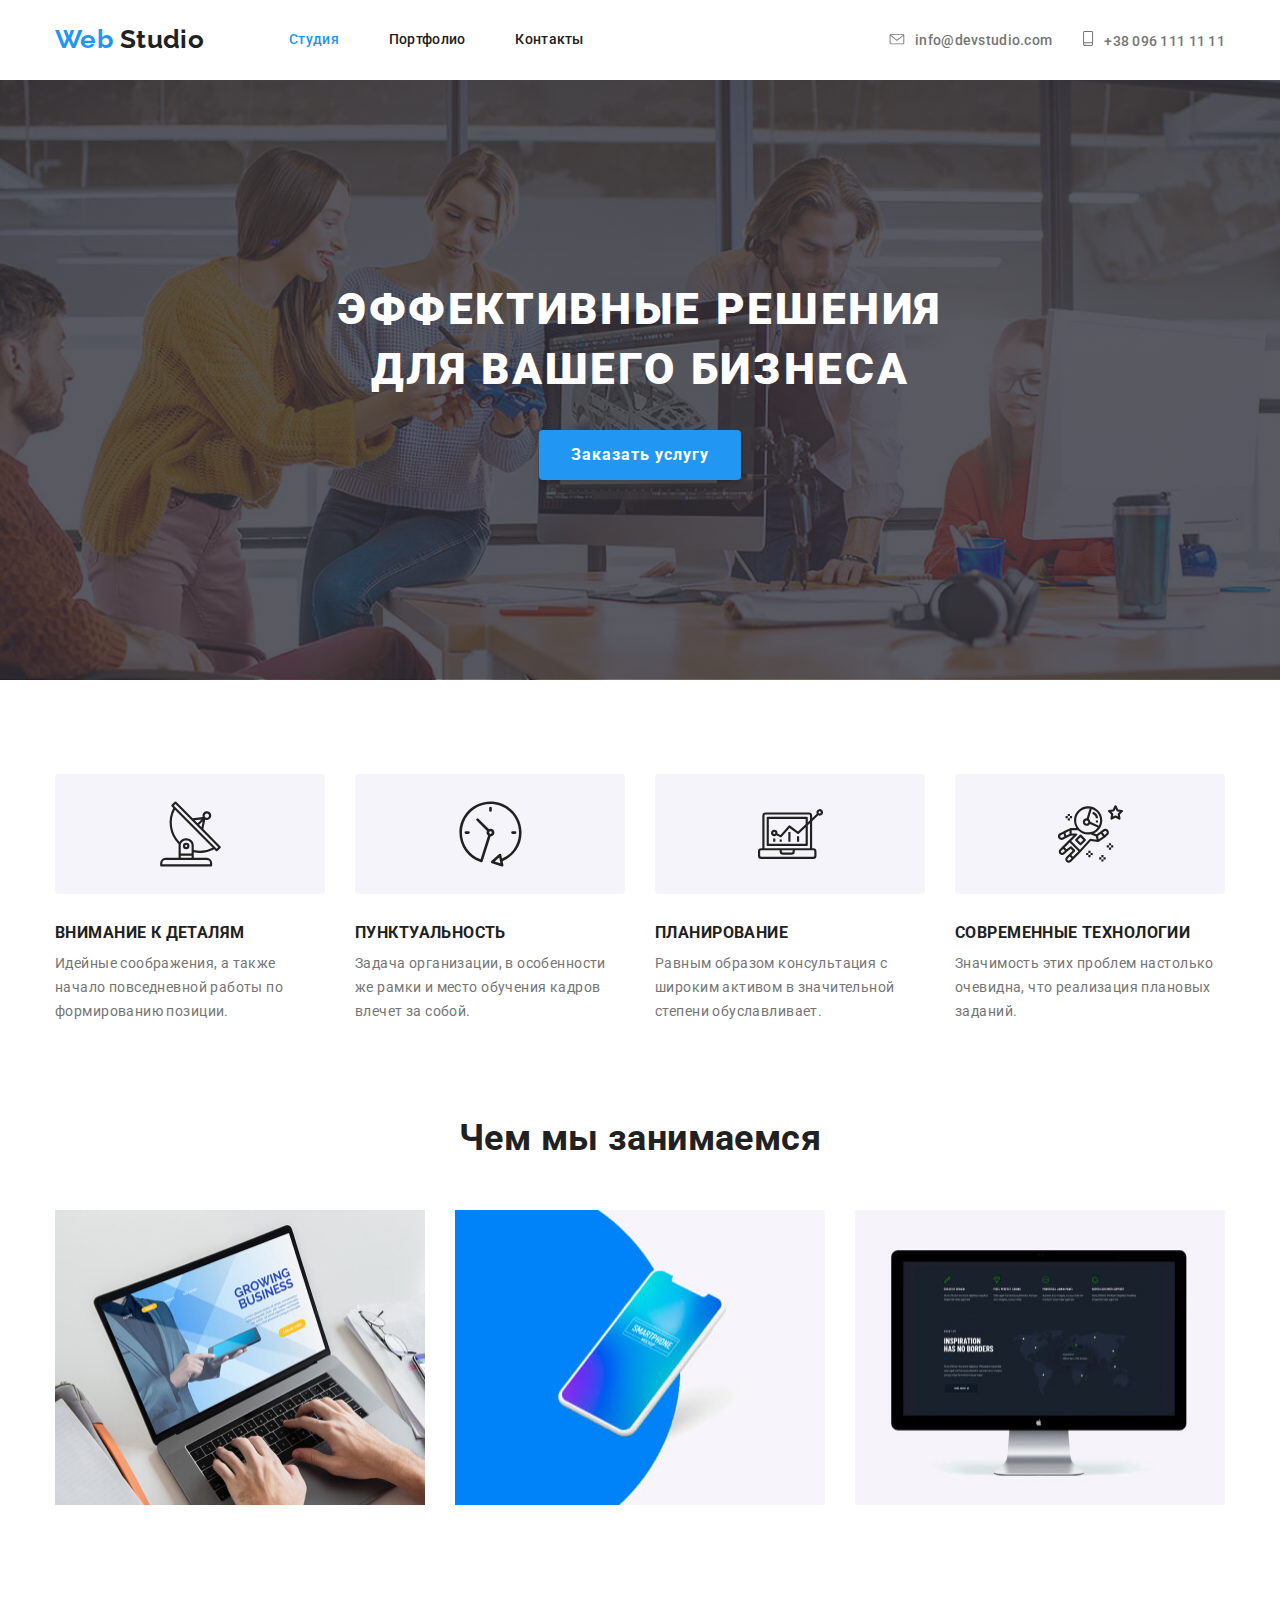
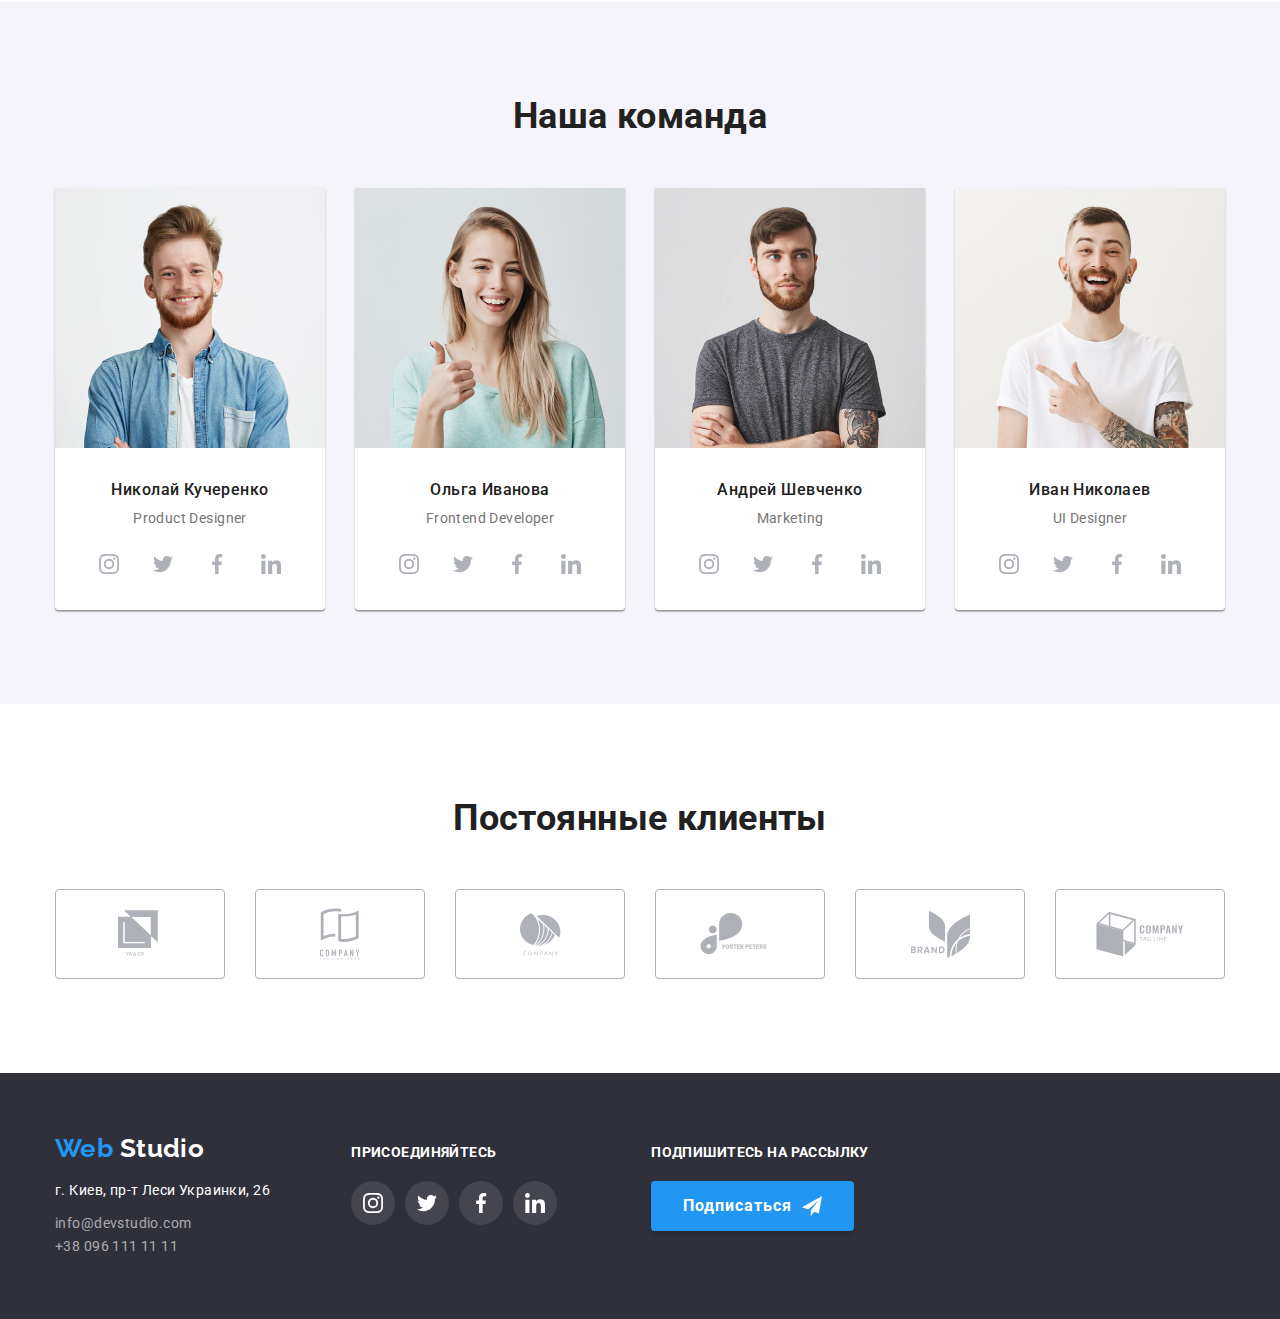
==== index.html @ 6b895d58 "Добавляет исходные файлы" ====
<!DOCTYPE html>
<html lang="ru">
  <head>
    <meta charset="UTF-8" />
    <meta name="viewport" content="width=device-width, initial-scale=1.0" />
    <link
      href="https://fonts.googleapis.com/css2?family=Raleway:wght@700&family=Roboto:wght@400;500;700;900&display=swap"
      rel="stylesheet"
    />
    <link rel="stylesheet" href="./css/normalize.css" />
    <link rel="stylesheet" href="./css/style.css" />
    <title>Web Studio</title>
  </head>
  <body>
    <!-- Шапка сайта -->
    <header class="header">
      <div class="container">
        <nav class="navigation">
          <a href="./index.html" lang="en" class="logo"
            >Web <span class="up">Studio</span></a
          >
          <ul class="site-nav list">
            <li class="site-nav-item">
              <a href="./index.html" class="link current">Студия</a>
            </li>
            <li class="site-nav-item">
              <a href="./portfolio.html" class="link">Портфолио</a>
            </li>
            <li class="site-nav-item"><a href="" class="link">Контакты</a></li>
          </ul>
        </nav>
        <ul class="contacts list">
          <li class="contacts-item">
            <a href="mailto:info@devstudio.com" class="link"
              ><svg class="contacts-icon" width="16" height="11">
                <use
                  href="./images/main-page/sprite.svg#icon-envelope"
                ></use></svg
              >info@devstudio.com</a
            >
          </li>
          <li class="contacts-item">
            <a href="tel:+380961111111" class="link"
              ><svg class="contacts-icon" width="12" height="15">
                <use
                  href="./images/main-page/sprite.svg#icon-smartphone"
                ></use></svg
              >+38 096 111 11 11</a
            >
          </li>
        </ul>
      </div>
    </header>
    <main>
      <!-- Герой -->
      <section class="hero">
        <div class="container">
          <h1 class="hero-title">Эффективные решения для вашего бизнеса</h1>
          <button class="hero-button" type="button">Заказать услугу</button>
        </div>
      </section>
      <!-- Преимущества -->
      <section class="section">
        <div class="container">
          <h2 hidden class="section-title">Наши преимущества</h2>
          <ul class="advantages list">
            <li class="advantages-list">
              <div class="advantages-image">
                <svg class="advantages-icon">
                  <use href="./images/main-page/sprite.svg#icon-antenna"></use>
                </svg>
              </div>
              <h3 class="advantages-title">Внимание к деталям</h3>
              <p class="advantages-item">
                Идейные соображения, а также начало повседневной работы по
                формированию позиции.
              </p>
            </li>
            <li class="advantages-list">
              <div class="advantages-image">
                <svg class="advantages-icon">
                  <use href="./images/main-page/sprite.svg#icon-clock"></use>
                </svg>
              </div>
              <h3 class="advantages-title">Пунктуальность</h3>
              <p class="advantages-item">
                Задача организации, в особенности же рамки и место обучения
                кадров влечет за собой.
              </p>
            </li>
            <li class="advantages-list">
              <div class="advantages-image">
                <svg class="advantages-icon">
                  <use href="./images/main-page/sprite.svg#icon-diagram"></use>
                </svg>
              </div>
              <h3 class="advantages-title">Планирование</h3>
              <p class="advantages-item">
                Равным образом консультация с широким активом в значительной
                степени обуславливает.
              </p>
            </li>
            <li class="advantages-list">
              <div class="advantages-image">
                <svg class="advantages-icon">
                  <use
                    href="./images/main-page/sprite.svg#icon-astronaut"
                  ></use>
                </svg>
              </div>
              <h3 class="advantages-title">Современные технологии</h3>
              <p class="advantages-item">
                Значимость этих проблем настолько очевидна, что реализация
                плановых заданий.
              </p>
            </li>
          </ul>
        </div>
      </section>
      <!-- Чем мы занимаемся -->
      <section class="section section-service">
        <div class="container">
          <h2 class="section-title">Чем мы занимаемся</h2>
          <ul class="service list">
            <li class="service-list">
              <img
                src="./images/main-page/laptop.jpg"
                alt="ноутбук"
                width="370"
                height="295"
              />
              <!-- <p class="service-item">Десктопные приложения</p> -->
            </li>
            <li class="service-list">
              <img
                src="./images/main-page/mobile.jpg"
                alt="мобильный телефон"
                width="370"
                height="295"
              />
              <!-- <p class="service-item">Мобильные приложения</p> -->
            </li>
            <li class="service-list">
              <img
                src="./images/main-page/computer.jpg"
                alt="экран монитора"
                width="370"
                height="295"
              />
              <!-- <p class="service-item">Дизайнерские решения</p> -->
            </li>
          </ul>
        </div>
      </section>
      <!-- Наша команда -->
      <section class="section section-team">
        <div class="container">
          <h2 class="section-title">Наша команда</h2>
          <ul class="team list">
            <li class="team-list">
              <img
                src="./images/main-page/team-1.jpg"
                alt="фото Николая Кучеренко"
                width="270"
                height="260"
              />
              <h3 class="team-name">Николай Кучеренко</h3>
              <p class="team-position">Product Designer</p>
              <ul class="social list">
                <li class="social-link">
                  <a href="" class="link" aria-label="Сссылка на Instagram"
                    ><svg class="social-icon">
                      <use
                        href="./images/main-page/sprite.svg#icon-instagram"
                      ></use>
                    </svg>
                  </a>
                </li>
                <li class="social-link">
                  <a href="" class="link" aria-label="Сссылка на Twitter"
                    ><svg class="social-icon">
                      <use
                        href="./images/main-page/sprite.svg#icon-twitter"
                      ></use>
                    </svg>
                  </a>
                </li>
                <li class="social-link">
                  <a href="" class="link" aria-label="Сссылка на Facebook"
                    ><svg class="social-icon">
                      <use
                        href="./images/main-page/sprite.svg#icon-facebook"
                      ></use>
                    </svg>
                  </a>
                </li>
                <li class="social-link">
                  <a href="" class="link" aria-label="Сссылка на LinkedIn"
                    ><svg class="social-icon">
                      <use
                        href="./images/main-page/sprite.svg#icon-linkedin"
                      ></use>
                    </svg>
                  </a>
                </li>
              </ul>
            </li>
            <li class="team-list">
              <img
                src="./images/main-page/team-2.jpg"
                alt="фото Ольга Иванова"
                width="270"
                height="260"
              />
              <h3 class="team-name">Ольга Иванова</h3>
              <p class="team-position">Frontend Developer</p>
              <ul class="social list">
                <li class="social-link">
                  <a href="" class="link" aria-label="Сссылка на Instagram"
                    ><svg class="social-icon">
                      <use
                        href="./images/main-page/sprite.svg#icon-instagram"
                      ></use>
                    </svg>
                  </a>
                </li>
                <li class="social-link">
                  <a href="" class="link" aria-label="Сссылка на Twitter"
                    ><svg class="social-icon">
                      <use
                        href="./images/main-page/sprite.svg#icon-twitter"
                      ></use>
                    </svg>
                  </a>
                </li>
                <li class="social-link">
                  <a href="" class="link" aria-label="Сссылка на Facebook"
                    ><svg class="social-icon">
                      <use
                        href="./images/main-page/sprite.svg#icon-facebook"
                      ></use>
                    </svg>
                  </a>
                </li>
                <li class="social-link">
                  <a href="" class="link" aria-label="Сссылка на LinkedIn"
                    ><svg class="social-icon">
                      <use
                        href="./images/main-page/sprite.svg#icon-linkedin"
                      ></use>
                    </svg>
                  </a>
                </li>
              </ul>
            </li>
            <li class="team-list">
              <img
                src="./images/main-page/team-3.jpg"
                alt="фото Андрей Шевченко"
                width="270"
                height="260"
              />
              <h3 class="team-name">Андрей Шевченко</h3>
              <p class="team-position">Marketing</p>
              <ul class="social list">
                <li class="social-link">
                  <a href="" class="link" aria-label="Сссылка на Instagram"
                    ><svg class="social-icon">
                      <use
                        href="./images/main-page/sprite.svg#icon-instagram"
                      ></use>
                    </svg>
                  </a>
                </li>
                <li class="social-link">
                  <a href="" class="link" aria-label="Сссылка на Twitter"
                    ><svg class="social-icon">
                      <use
                        href="./images/main-page/sprite.svg#icon-twitter"
                      ></use>
                    </svg>
                  </a>
                </li>
                <li class="social-link">
                  <a href="" class="link" aria-label="Сссылка на Facebook"
                    ><svg class="social-icon">
                      <use
                        href="./images/main-page/sprite.svg#icon-facebook"
                      ></use>
                    </svg>
                  </a>
                </li>
                <li class="social-link">
                  <a href="" class="link" aria-label="Сссылка на LinkedIn"
                    ><svg class="social-icon">
                      <use
                        href="./images/main-page/sprite.svg#icon-linkedin"
                      ></use>
                    </svg>
                  </a>
                </li>
              </ul>
            </li>
            <li class="team-list">
              <img
                src="./images/main-page/team-4.jpg"
                alt="фото Иван Николаев"
                width="270"
                height="260"
              />
              <h3 class="team-name">Иван Николаев</h3>
              <p class="team-position">UI Designer</p>
              <ul class="social list">
                <li class="social-link">
                  <a href="" class="link" aria-label="Сссылка на Instagram"
                    ><svg class="social-icon">
                      <use
                        href="./images/main-page/sprite.svg#icon-instagram"
                      ></use>
                    </svg>
                  </a>
                </li>
                <li class="social-link">
                  <a href="" class="link" aria-label="Сссылка на Twitter"
                    ><svg class="social-icon">
                      <use
                        href="./images/main-page/sprite.svg#icon-twitter"
                      ></use>
                    </svg>
                  </a>
                </li>
                <li class="social-link">
                  <a href="" class="link" aria-label="Сссылка на Facebook"
                    ><svg class="social-icon">
                      <use
                        href="./images/main-page/sprite.svg#icon-facebook"
                      ></use>
                    </svg>
                  </a>
                </li>
                <li class="social-link">
                  <a href="" class="link" aria-label="Сссылка на LinkedIn"
                    ><svg class="social-icon">
                      <use
                        href="./images/main-page/sprite.svg#icon-linkedin"
                      ></use>
                    </svg>
                  </a>
                </li>
              </ul>
            </li>
          </ul>
        </div>
      </section>
      <!-- Постоянные клиенты -->
      <section class="section">
        <div class="container">
          <h2 class="section-title">Постоянные клиенты</h2>
          <ul class="client list">
            <li class="client-list">
              <a
                class="client-list-link"
                href=""
                aria-label="Ссылка на клиент 1"
              >
                <svg class="client-icon" width="44" height="49">
                  <use
                    href="./images/main-page/sprite.svg#icon-logo1"
                  ></use></svg
              ></a>
            </li>
            <li class="client-list">
              <a
                class="client-list-link"
                href=""
                aria-label="Ссылка на клиент 2"
              >
                <svg class="client-icon" width="40" height="52">
                  <use
                    href="./images/main-page/sprite.svg#icon-logo2"
                  ></use></svg
              ></a>
            </li>
            <li class="client-list">
              <a
                class="client-list-link"
                href=""
                aria-label="Ссылка на клиент 3"
              >
                <svg class="client-icon" width="41" height="43">
                  <use
                    href="./images/main-page/sprite.svg#icon-logo3"
                  ></use></svg
              ></a>
            </li>
            <li class="client-list">
              <a
                class="client-list-link"
                href=""
                aria-label="Ссылка на клиент 4"
              >
                <svg class="client-icon" width="80" height="42">
                  <use
                    href="./images/main-page/sprite.svg#icon-logo4"
                  ></use></svg
              ></a>
            </li>
            <li class="client-list">
              <a
                class="client-list-link"
                href=""
                aria-label="Ссылка на клиент 5"
                ><svg class="client-icon" width="59" height="47">
                  <use
                    href="./images/main-page/sprite.svg#icon-logo5"
                  ></use></svg
              ></a>
            </li>
            <li class="client-list">
              <a
                class="client-list-link"
                href=""
                aria-label="Ссылка на клиент 6"
                ><svg class="client-icon" width="88" height="45">
                  <use
                    href="./images/main-page/sprite.svg#icon-logo6"
                  ></use></svg
              ></a>
            </li>
          </ul>
        </div>
      </section>
    </main>
    <footer class="footer">
      <div class="container">
        <div class="footer-address">
          <a href="./index.html" lang="en" class="logo"
            >Web <span class="down">Studio</span></a
          >
          <address class="address">
            <p>г. Киев, пр-т Леси Украинки, 26</p>
            <a href="mailto:info@devstudio.com">info@devstudio.com</a><br />
            <a href="tel:+380961111111">+38 096 111 11 11</a>
          </address>
        </div>
        <div class="footer-join-us">
          <b class="join-us">Присоединяйтесь</b>
          <ul class="social list">
            <li class="social-link">
              <a href="" class="link" aria-label="Сссылка на Instagram"
                ><svg class="social-icon">
                  <use
                    href="./images/main-page/sprite.svg#icon-instagram"
                  ></use>
                </svg>
              </a>
            </li>
            <li class="social-link">
              <a href="" class="link" aria-label="Сссылка на Twitter"
                ><svg class="social-icon">
                  <use href="./images/main-page/sprite.svg#icon-twitter"></use>
                </svg>
              </a>
            </li>
            <li class="social-link">
              <a href="" class="link" aria-label="Сссылка на Facebook"
                ><svg class="social-icon">
                  <use href="./images/main-page/sprite.svg#icon-facebook"></use>
                </svg>
              </a>
            </li>
            <li class="social-link">
              <a href="" class="link" aria-label="Сссылка на LinkedIn"
                ><svg class="social-icon">
                  <use href="./images/main-page/sprite.svg#icon-linkedin"></use>
                </svg>
              </a>
            </li>
          </ul>
        </div>
        <div class="footer-sign-us">
          <b class="join-us">Подпишитесь на рассылку</b>
          <button class="footer-button" type="button">
            Подписаться<svg class="footer-icon-send">
              <use
                href="./images/main-page/sprite.svg#icon-icon-send"
              ></use></svg
            ><svg class="footer-icon-twitter">
              <use href="./images/main-page/sprite.svg#icon-twitter"></use>
            </svg>
          </button>
        </div>
      </div>
    </footer>
  </body>
</html>
---- css/style.css ----
:root {
  --primary-title-color: #212121;
  --grey-text-color: #757575;
  --white-text-color: #ffffff;
  --accent-text-color: #2196f3;
}
html {
  box-sizing: border-box;
}

*,
*::before,
*::after {
  box-sizing: inherit;
}

.container {
  width: 1200px;
  padding-left: 15px;
  padding-right: 15px;
  margin-left: auto;
  margin-right: auto;
}
body {
  background-color: #ffffff;
  color: var(--primary-title-color);
  font-family: "Roboto", sans-serif;
  letter-spacing: 0.03em;
  font-weight: 400;
  font-size: 14px;
}
/* логотип */
.logo {
  color: var(--accent-text-color);
  text-decoration: none;
  font-family: "Raleway", sans-serif;
  font-weight: 700;
  font-size: 26px;
  line-height: 1.2;
}
.logo .up {
  margin-right: 85px;
  color: var(--primary-title-color);
}
.logo .down {
  color: #ffffff;
  margin-right: 147px;
  margin-bottom: 20px;
}
.list {
  list-style: none;
  padding: 0;
  margin: 0;
}

/* site-nav */
.site-nav {
  display: flex;
}

.site-nav-item:not(:last-child) {
  margin-right: 50px;
}

.navigation {
  display: flex;
  align-items: center;
}

.contacts {
  display: flex;
  align-items: center;
}

.contacts .link {
  color: var(--grey-text-color);
  text-decoration: none;
  font-family: Roboto;
  font-weight: 500;
  line-height: 1.14;
  letter-spacing: 0.02em;
}

.contacts-item .link:hover,
.contacts-item .link:focus {
  color: var(--accent-text-color);
}
.contacts-item .link:hover,
.contacts-item .link:focus .contacts-icon {
  fill: var(--accent-text-color);
}

.contacts-icon {
  margin-right: 10px;
  fill: currentColor;
}

.contacts-item:not(:last-child) {
  margin-right: 30px;
}

.header .container {
  display: flex;
  justify-content: space-between;
}

.site-nav .link {
  display: block;
  padding-top: 32px;
  padding-bottom: 32px;
  color: inherit;
  text-decoration: none;
  font-family: Roboto;
  font-weight: 500;
  line-height: 1.14;
  letter-spacing: 0.02em;
}
.site-nav .link:hover,
.site-nav .link:focus {
  color: var(--accent-text-color);
}
.site-nav .link.current {
  color: var(--accent-text-color);
}

/* герой */
.hero-title {
  margin-top: 0;
  margin-right: auto;
  margin-bottom: 30px;
  margin-left: auto;
  width: 696px;

  color: var(--white-text-color);
  font-weight: 900;
  font-size: 44px;
  line-height: 1.36;

  letter-spacing: 0.06em;
  text-transform: uppercase;
}
.hero {
  max-width: 1600px;
  background-position: center;
  background-repeat: no-repeat;
  background-image: linear-gradient(
      rgba(47, 48, 58, 0.8),
      rgba(47, 48, 58, 0.8)
    ),
    url(../images/main-page/Header.jpg);
  padding-top: 200px;
  padding-bottom: 200px;
  margin-right: auto;
  margin-left: auto;
  text-align: center;
}

.hero-button {
  padding-top: 10px;
  padding-right: 32px;
  padding-bottom: 10px;
  padding-left: 32px;
  border-radius: 4px;
  min-width: 200px;
  box-shadow: 0px 4px 4px rgba(0, 0, 0, 0.15);
  border: transparent;
  color: var(--white-text-color);
  background-color: var(--accent-text-color);
  font-family: "Roboto", sans-serif;
  font-weight: 700;
  font-size: 16px;
  line-height: 1.87;
  text-align: center;
  letter-spacing: 0.06em;
}
.section {
  padding-top: 94px;
  padding-bottom: 94px;
}
.section-title {
  margin-top: 0;
  margin-bottom: 50px;
  font-weight: 700;
  font-size: 36px;
  line-height: 1.16;
  text-align: center;
}

/* преимущества */

.advantages .advantages-item {
  color: var(--grey-text-color);
  line-height: 1.71;
}
.advantages-title {
  margin-top: 30px;
  margin-bottom: 10px;
  font-weight: 700;
  line-height: 1.14;
  text-transform: uppercase;
}
.advantages {
  display: flex;
  justify-content: space-between;
}

.advantages-item {
  margin: 0;
}

.advantages-icon {
  display: block;
  fill: currentColor;
  width: 65px;
  height: 70px;
}

.advantages-image {
  display: flex;
  justify-content: center;
  align-items: center;
  background-color: #f5f4fa;
  width: 270px;
  height: 120px;
  border-radius: 4px;
}

.advantages-list:not(:last-child) {
  margin-right: 30px;
}

/* чем мы занимаемся */

.section-service {
  padding-top: 0;
}

.service {
  display: flex;
  justify-content: center;
}

.service-list:not(:last-child) {
  margin-right: 30px;
}
.service .service-item {
  margin: 0;
  color: var(--white-text-color);
  background-color: rgba(47, 48, 58, 0.8);
  font-weight: 700;
  line-height: 1.14;
  text-align: center;
  text-transform: uppercase;
}

/* наша команда */

.team {
  display: flex;
  justify-content: center;
}

.team-list:not(:last-child) {
  margin-right: 30px;
}
.team-list {
  text-align: center;
  width: 270px;
  background: #ffffff;
  box-shadow: 0px 2px 1px rgba(0, 0, 0, 0.2), 0px 1px 1px rgba(0, 0, 0, 0.14),
    0px 1px 3px rgba(0, 0, 0, 0.12);
  border-radius: 0px 0px 4px 4px;
}
.section-team {
  background-color: #f5f4fa;
}
.team .team-position {
  margin-top: 0in;
  margin-bottom: 16px;
  color: var(--grey-text-color);
}
.team-name {
  font-weight: 500;
  font-size: 16px;
  line-height: 1.18;
  margin-top: 30px;
  margin-bottom: 10px;
}

.social {
  display: flex;
  justify-content: center;
  margin-bottom: 24px;
}
.social-link:not(:last-child) {
  margin-right: 10px;
}
.social-icon {
  fill: #afb1b8;
  width: 20px;
  height: 20px;
}
.social-link .link {
  display: flex;
  justify-content: center;
  align-items: center;
  background-color: #ffffff;
  width: 44px;
  height: 44px;
  border-radius: 50%;
}
.social-link .link:hover,
.social-link .link:focus {
  background-color: var(--accent-text-color);
}
.social-link .link:hover .social-icon,
.social-link .link:focus .social-icon {
  fill: var(--white-text-color);
}
/* постоянные клиенты */

.client {
  display: flex;
  justify-content: center;
  align-content: center;
}
.client-list:not(:last-child) {
  margin-right: 30px;
}
.client-list-link {
  display: flex;
  justify-content: center;
  align-items: center;
  width: 170px;
  height: 90px;
  border: 1px solid #afb1b8;
  border-radius: 4px;
}
.client-icon {
  fill: #afb1b8;
}
.client-list-link:hover,
.client-list-link:focus {
  border-color: var(--accent-text-color);
}
.client-list-link:hover .client-icon,
.client-list-link:focus .client-icon {
  fill: var(--accent-text-color);
}
/* футер*/

.footer .container {
  display: flex;
  align-items: baseline;
  padding-top: 60px;
  padding-bottom: 60px;
}

.address p {
  margin-bottom: 9px;

  color: var(--white-text-color);
  line-height: 1.71;
  font-style: normal;
}
.address a {
  text-decoration: none;
  color: rgba(255, 255, 255, 0.6);
  line-height: 1.71;
  font-style: normal;
}
.address a:not(:last-child) {
  margin-bottom: 9px;
}

.footer .link {
  background-color: rgba(255, 255, 255, 0.1);
}
.footer .social-icon {
  fill: var(--white-text-color);
}
footer {
  background-color: #2f303a;
}

.footer-join-us {
  margin-right: 94px;
}

.join-us {
  display: block;
  margin-bottom: 20px;

  color: var(--white-text-color);
  font-weight: 700;
  line-height: 1.14;
  text-transform: uppercase;
}

.footer-button {
  cursor: pointer;
  overflow: hidden;
  display: flex;
  position: relative;
  align-items: center;
  padding-top: 10px;
  padding-right: 32px;
  padding-bottom: 10px;
  padding-left: 32px;
  border-radius: 4px;
  min-width: 200px;
  box-shadow: 0px 4px 4px rgba(0, 0, 0, 0.15);
  border: transparent;
  color: var(--white-text-color);
  background-color: var(--accent-text-color);
  font-family: "Roboto", sans-serif;
  font-weight: 700;
  font-size: 16px;
  line-height: 1.87;
  text-align: center;
  letter-spacing: 0.06em;
  transition: background-color 500ms linear, color 500ms ease-in;
}
.footer-button:hover {
  background-color: teal;
  color: red;
}

.footer-icon-send {
  margin-left: 10px;
  width: 20px;
  height: 20px;
  fill: #ffffff;
  transition: fill 500ms linear, transform 500ms linear;
}
.footer-button:hover .footer-icon-send {
  fill: red;
  transform: translateY(-40px);
}
.footer-icon-twitter {
  position: absolute;
  right: 32px;
  margin-left: 10px;
  width: 24px;
  height: 24px;
  fill: #ffffff;

  transform: translateY(40px);
  transition: transform 500ms linear;
}
.footer-button:hover .footer-icon-twitter {
  fill: red;
  transform: translateY(0);
}
/* портфолио */

.filters {
  text-align: center;
  margin-bottom: 50px;
}

.portfolio {
  display: flex;
  flex-wrap: wrap;
}

.portfolio-item {
  margin-right: 30px;
  margin-bottom: 30px;

  width: 370px;
  background: #ffffff;
  border: 1px solid #eeeeee;
}

.portfolio-item:hover {
  box-shadow: 1px 4px 6px rgba(0, 0, 0, 0.16), 0px 4px 4px rgba(0, 0, 0, 0.06),
    0px 1px 1px rgba(0, 0, 0, 0.12);
}

.portfolio-item:nth-child(3n) {
  margin-right: 0;
}

.portfolio-item:nth-last-child(-n + 3) {
  margin-bottom: 0;
}

.portfolio-button {
  padding-top: 6px;
  padding-right: 22px;
  padding-bottom: 6px;
  padding-left: 22px;

  font-family: Roboto;
  font-style: normal;
  font-weight: 500;
  font-size: 16px;
  line-height: 1.62;
  text-align: center;
  letter-spacing: 0.03em;

  color: var(--primary-title-color);
  background-color: #f5f4fa;
  border-radius: 4px;
  border: none;
}
.portfolio-button:not(:last-child) {
  margin-right: 8px;
}
.portfolio-button:hover,
.portfolio-button:focus {
  background-color: var(--accent-text-color);
  color: var(--white-text-color);
  border-radius: 4px;
  box-shadow: 0px 2px 2px rgba(0, 0, 0, 0.12), 0px 1px 2px rgba(0, 0, 0, 0.08),
    0px 3px 1px rgba(0, 0, 0, 0.1);
}
.portfolio a {
  text-decoration: none;
}
.portfolio-title {
  margin-top: 20px;
  margin-right: 24px;
  margin-bottom: 4px;
  margin-left: 24px;

  font-weight: 700;
  font-size: 18px;
  line-height: 2;
  letter-spacing: 0.06em;
  color: var(--primary-title-color);
}
.portfolio-project {
  margin-top: 0;
  margin-right: 24px;
  margin-bottom: 20px;
  margin-left: 24px;

  font-size: 16px;
  line-height: 1.87;
  color: var(--grey-text-color);
}
.portfolio-description {
  font-size: 18px;
  line-height: 1.56;
  color: var(--white-text-color);
  background-color: rgba(33, 150, 243, 0.9);
}
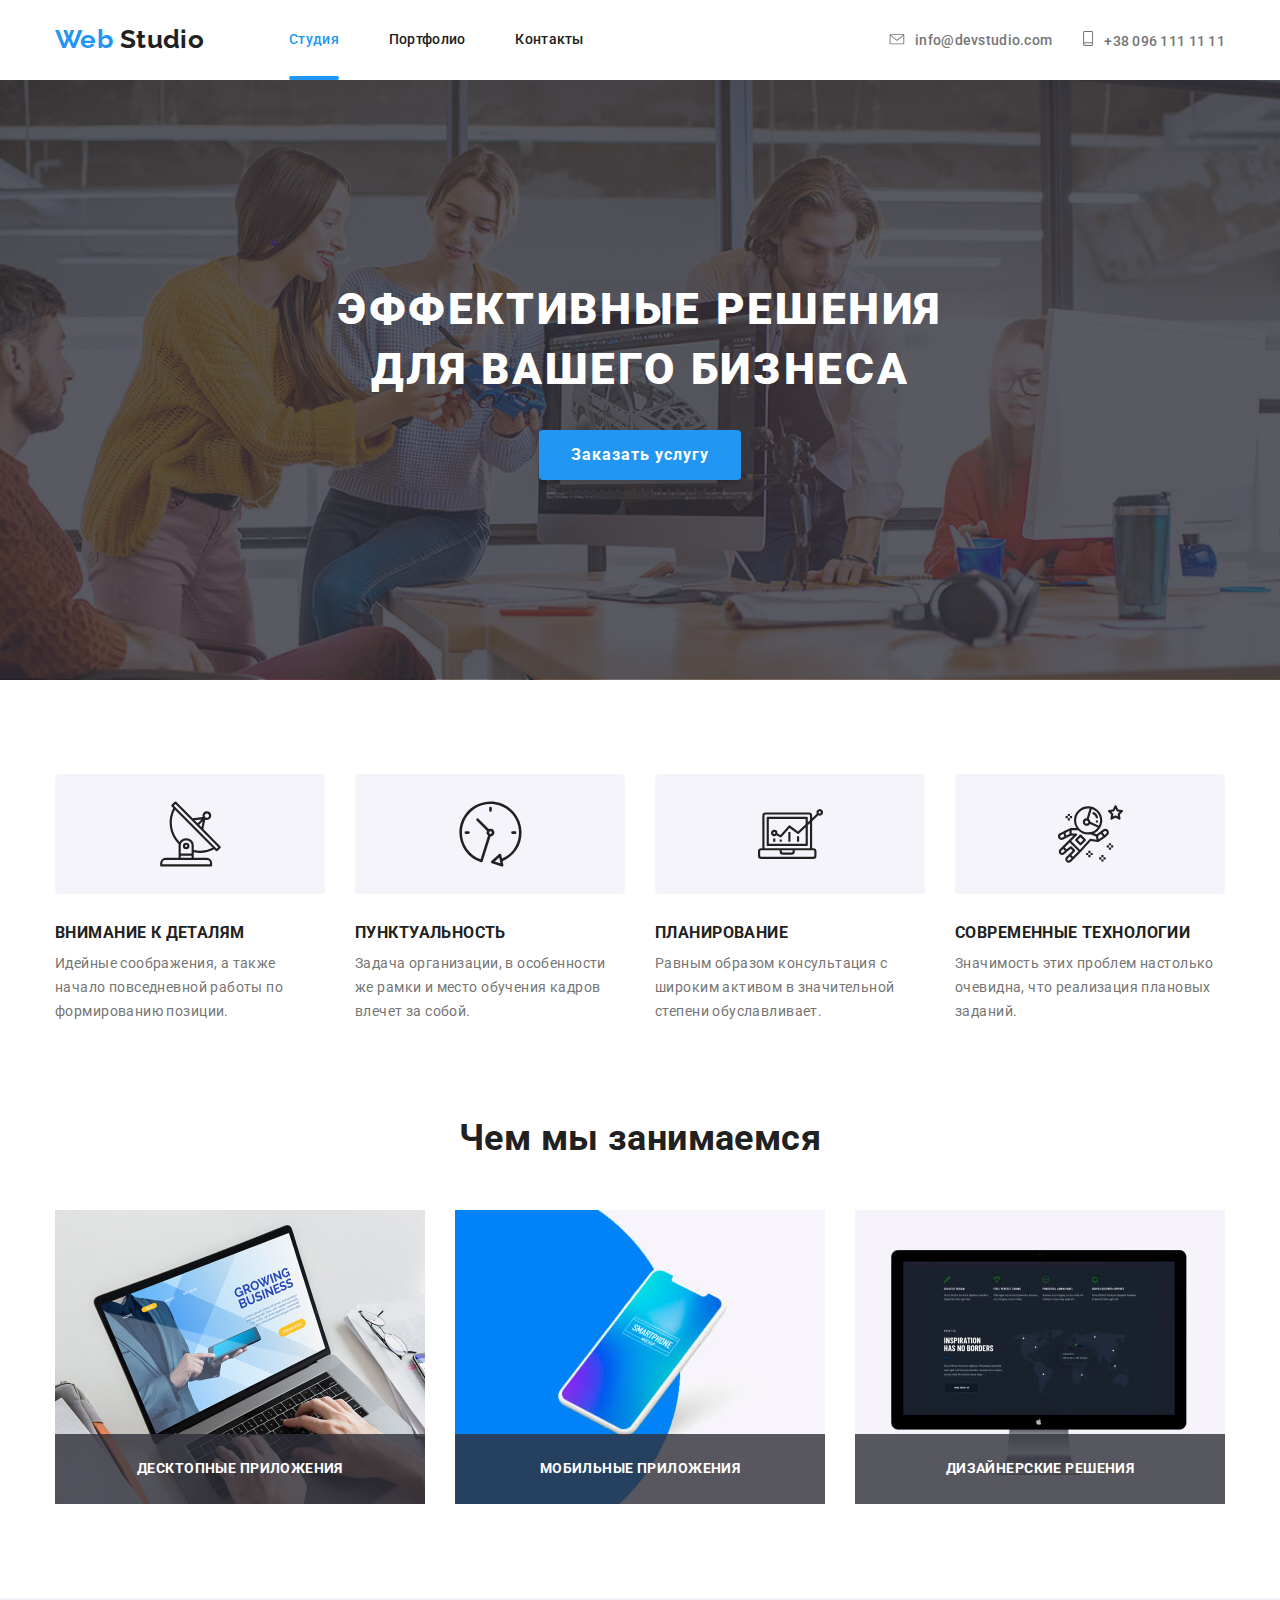
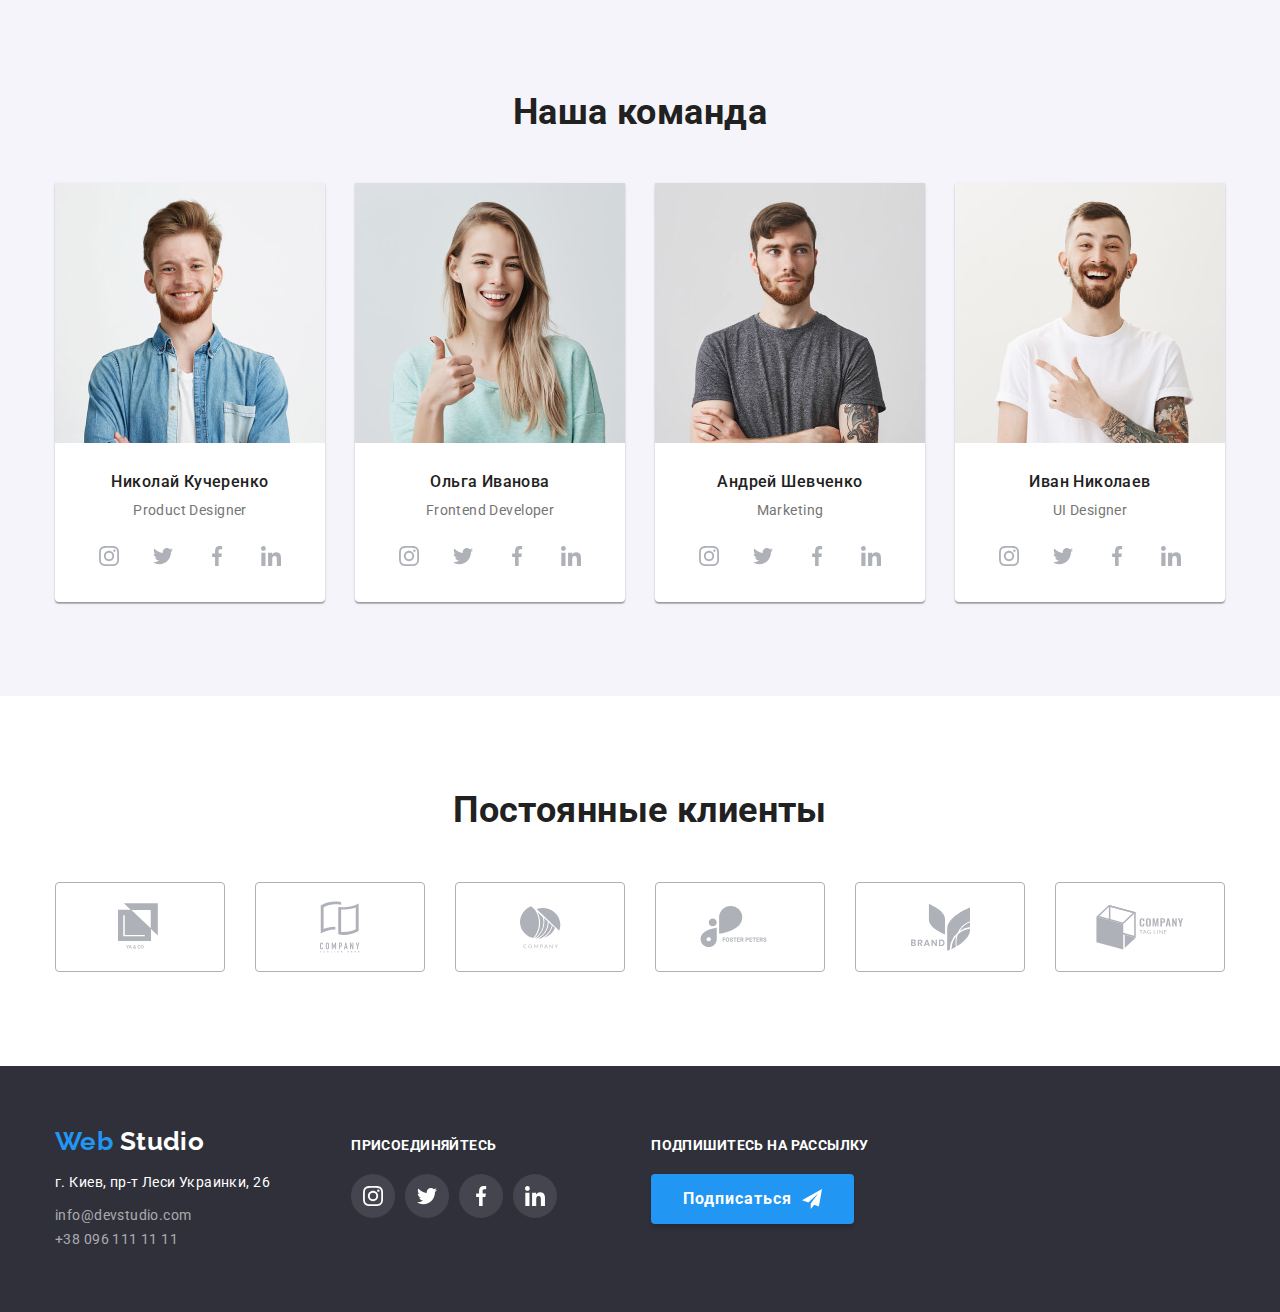
==== commit 8613c77b: "Добавляет подчёркивание текущей ссылки и позиционирование поверх изображения" ====
--- a/index.html
+++ b/index.html
@@ -123,31 +123,37 @@
           <h2 class="section-title">Чем мы занимаемся</h2>
           <ul class="service list">
             <li class="service-list">
-              <img
-                src="./images/main-page/laptop.jpg"
-                alt="ноутбук"
-                width="370"
-                height="295"
-              />
-              <!-- <p class="service-item">Десктопные приложения</p> -->
+              <div class="service-card-wrapper">
+                <img
+                  src="./images/main-page/laptop.jpg"
+                  alt="ноутбук"
+                  width="370"
+                  height="295"
+                />
+                <p class="service-item">Десктопные приложения</p>
+              </div>
             </li>
             <li class="service-list">
-              <img
-                src="./images/main-page/mobile.jpg"
-                alt="мобильный телефон"
-                width="370"
-                height="295"
-              />
-              <!-- <p class="service-item">Мобильные приложения</p> -->
+              <div class="service-card-wrapper">
+                <img
+                  src="./images/main-page/mobile.jpg"
+                  alt="мобильный телефон"
+                  width="370"
+                  height="295"
+                />
+                <p class="service-item">Мобильные приложения</p>
+              </div>
             </li>
             <li class="service-list">
-              <img
-                src="./images/main-page/computer.jpg"
-                alt="экран монитора"
-                width="370"
-                height="295"
-              />
-              <!-- <p class="service-item">Дизайнерские решения</p> -->
+              <div class="service-card-wrapper">
+                <img
+                  src="./images/main-page/computer.jpg"
+                  alt="экран монитора"
+                  width="370"
+                  height="295"
+                />
+                <p class="service-item">Дизайнерские решения</p>
+              </div>
             </li>
           </ul>
         </div>
--- a/css/style.css
+++ b/css/style.css
@@ -12,6 +12,11 @@
 *::before,
 *::after {
   box-sizing: inherit;
+}
+img {
+  display: block;
+  max-width: 100%;
+  height: auto;
 }
 
 .container {
@@ -54,6 +59,15 @@
 }
 
 /* site-nav */
+.navigation {
+  display: flex;
+  align-items: center;
+}
+.header .container {
+  display: flex;
+  justify-content: space-between;
+}
+
 .site-nav {
   display: flex;
 }
@@ -62,9 +76,46 @@
   margin-right: 50px;
 }
 
-.navigation {
-  display: flex;
-  align-items: center;
+.site-nav .link {
+  position: relative;
+  display: block;
+
+  padding-top: 32px;
+  padding-bottom: 32px;
+
+  color: inherit;
+  text-decoration: none;
+  font-family: Roboto;
+  font-weight: 500;
+  line-height: 1.14;
+  letter-spacing: 0.02em;
+  transition: color 250ms cubic-bezier(0.4, 0, 0.2, 1);
+}
+
+.site-nav .link::after {
+  position: absolute;
+  left: 0;
+  bottom: 0;
+  display: inline-block;
+  content: "";
+
+  width: 100%;
+  height: 4px;
+
+  background-color: var(--accent-text-color);
+  border-radius: 2px;
+  opacity: 0;
+}
+
+.site-nav .link:hover,
+.site-nav .link:focus {
+  color: var(--accent-text-color);
+}
+.site-nav .link.current {
+  color: var(--accent-text-color);
+}
+.site-nav .link.current::after {
+  opacity: 1;
 }
 
 .contacts {
@@ -79,6 +130,7 @@
   font-weight: 500;
   line-height: 1.14;
   letter-spacing: 0.02em;
+  transition: color 250ms cubic-bezier(0.4, 0, 0.2, 1);
 }
 
 .contacts-item .link:hover,
@@ -93,34 +145,11 @@
 .contacts-icon {
   margin-right: 10px;
   fill: currentColor;
+  transition: fill 250ms cubic-bezier(0.4, 0, 0.2, 1);
 }
 
 .contacts-item:not(:last-child) {
   margin-right: 30px;
-}
-
-.header .container {
-  display: flex;
-  justify-content: space-between;
-}
-
-.site-nav .link {
-  display: block;
-  padding-top: 32px;
-  padding-bottom: 32px;
-  color: inherit;
-  text-decoration: none;
-  font-family: Roboto;
-  font-weight: 500;
-  line-height: 1.14;
-  letter-spacing: 0.02em;
-}
-.site-nav .link:hover,
-.site-nav .link:focus {
-  color: var(--accent-text-color);
-}
-.site-nav .link.current {
-  color: var(--accent-text-color);
 }
 
 /* герой */
@@ -161,18 +190,29 @@
   padding-bottom: 10px;
   padding-left: 32px;
   border-radius: 4px;
+
   min-width: 200px;
   box-shadow: 0px 4px 4px rgba(0, 0, 0, 0.15);
   border: transparent;
   color: var(--white-text-color);
   background-color: var(--accent-text-color);
+
   font-family: "Roboto", sans-serif;
   font-weight: 700;
   font-size: 16px;
   line-height: 1.87;
   text-align: center;
   letter-spacing: 0.06em;
-}
+
+  cursor: pointer;
+  transition: background-color 250ms cubic-bezier(0.4, 0, 0.2, 1);
+}
+
+.hero-button:hover,
+.hero-button:focus {
+  background-color: #188ce8;
+}
+
 .section {
   padding-top: 94px;
   padding-bottom: 94px;
@@ -243,14 +283,27 @@
 .service-list:not(:last-child) {
   margin-right: 30px;
 }
+
 .service .service-item {
+  position: absolute;
+  left: 0;
+  bottom: 0;
+  width: 100%;
+
   margin: 0;
+  padding-top: 27px;
+  padding-bottom: 27px;
+
   color: var(--white-text-color);
   background-color: rgba(47, 48, 58, 0.8);
   font-weight: 700;
   line-height: 1.14;
   text-align: center;
   text-transform: uppercase;
+}
+
+.service-card-wrapper {
+  position: relative;
 }
 
 /* наша команда */
@@ -299,7 +352,9 @@
   fill: #afb1b8;
   width: 20px;
   height: 20px;
-}
+  transition: fill 250ms cubic-bezier(0.4, 0, 0.2, 1);
+}
+
 .social-link .link {
   display: flex;
   justify-content: center;
@@ -308,6 +363,7 @@
   width: 44px;
   height: 44px;
   border-radius: 50%;
+  transition: background-color 250ms cubic-bezier(0.4, 0, 0.2, 1);
 }
 .social-link .link:hover,
 .social-link .link:focus {
@@ -335,9 +391,11 @@
   height: 90px;
   border: 1px solid #afb1b8;
   border-radius: 4px;
+  transition: border-color 250ms cubic-bezier(0.4, 0, 0.2, 1);
 }
 .client-icon {
   fill: #afb1b8;
+  transition: fill 250ms cubic-bezier(0.4, 0, 0.2, 1);
 }
 .client-list-link:hover,
 .client-list-link:focus {
@@ -398,19 +456,23 @@
 }
 
 .footer-button {
+  position: relative;
   cursor: pointer;
   overflow: hidden;
-  display: flex;
-  position: relative;
+
+  display: flex;
   align-items: center;
+
   padding-top: 10px;
   padding-right: 32px;
   padding-bottom: 10px;
   padding-left: 32px;
+
   border-radius: 4px;
   min-width: 200px;
   box-shadow: 0px 4px 4px rgba(0, 0, 0, 0.15);
   border: transparent;
+
   color: var(--white-text-color);
   background-color: var(--accent-text-color);
   font-family: "Roboto", sans-serif;
@@ -419,11 +481,13 @@
   line-height: 1.87;
   text-align: center;
   letter-spacing: 0.06em;
-  transition: background-color 500ms linear, color 500ms ease-in;
+
+  transition: background-color 250ms cubic-bezier(0.4, 0, 0.2, 1),
+    color 250ms cubic-bezier(0.4, 0, 0.2, 1);
 }
 .footer-button:hover {
-  background-color: teal;
-  color: red;
+  background-color: white;
+  color: var(--accent-text-color);
 }
 
 .footer-icon-send {
@@ -431,10 +495,9 @@
   width: 20px;
   height: 20px;
   fill: #ffffff;
-  transition: fill 500ms linear, transform 500ms linear;
+  transition: transform 250ms cubic-bezier(0.4, 0, 0.2, 1);
 }
 .footer-button:hover .footer-icon-send {
-  fill: red;
   transform: translateY(-40px);
 }
 .footer-icon-twitter {
@@ -443,16 +506,19 @@
   margin-left: 10px;
   width: 24px;
   height: 24px;
-  fill: #ffffff;
+  fill: var(--accent-text-color);
 
   transform: translateY(40px);
-  transition: transform 500ms linear;
+  transition: transform 250ms cubic-bezier(0.4, 0, 0.2, 1);
 }
 .footer-button:hover .footer-icon-twitter {
-  fill: red;
   transform: translateY(0);
 }
 /* портфолио */
+
+.portfolio-header {
+  border-bottom: 1px solid #ececec;
+}
 
 .filters {
   text-align: center;
@@ -471,6 +537,7 @@
   width: 370px;
   background: #ffffff;
   border: 1px solid #eeeeee;
+  transition: box-shadow 250ms cubic-bezier(0.4, 0, 0.2, 1);
 }
 
 .portfolio-item:hover {
@@ -504,6 +571,7 @@
   background-color: #f5f4fa;
   border-radius: 4px;
   border: none;
+  transition: all 250ms cubic-bezier(0.4, 0, 0.2, 1);
 }
 .portfolio-button:not(:last-child) {
   margin-right: 8px;
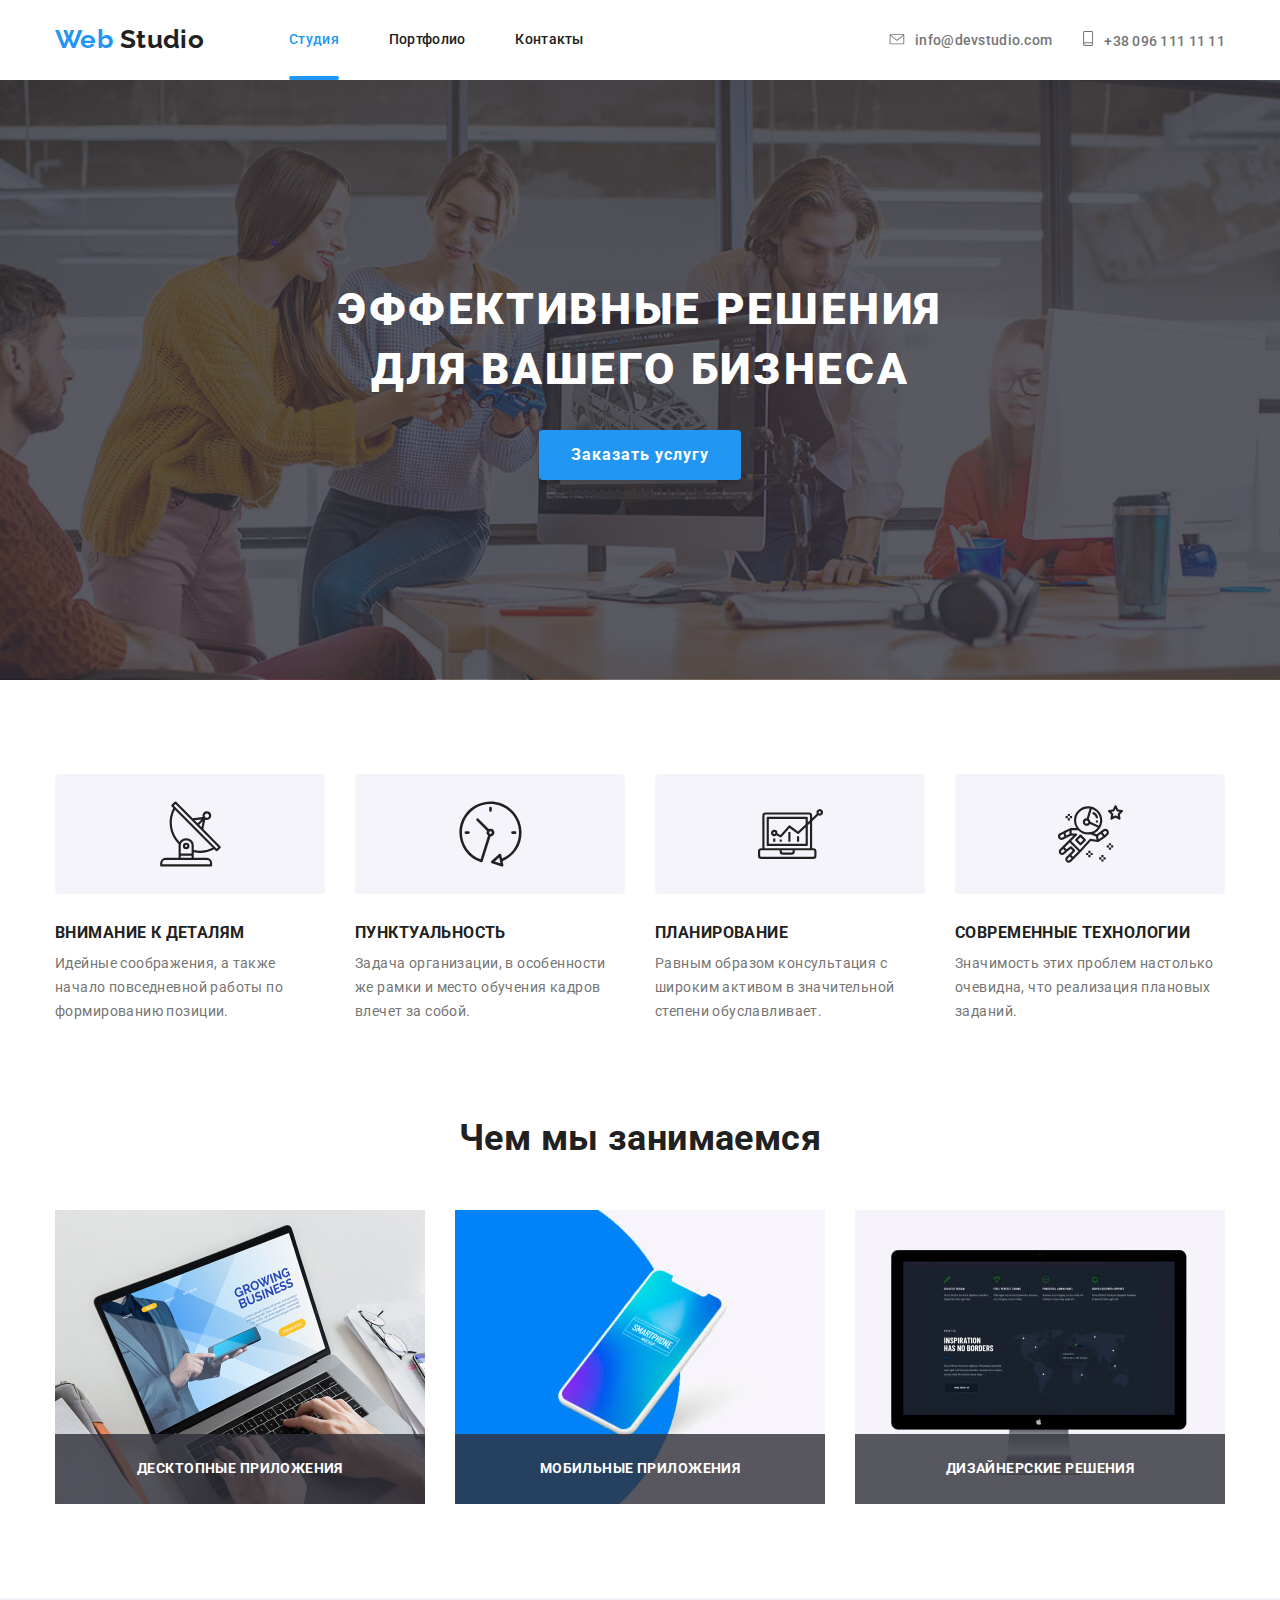
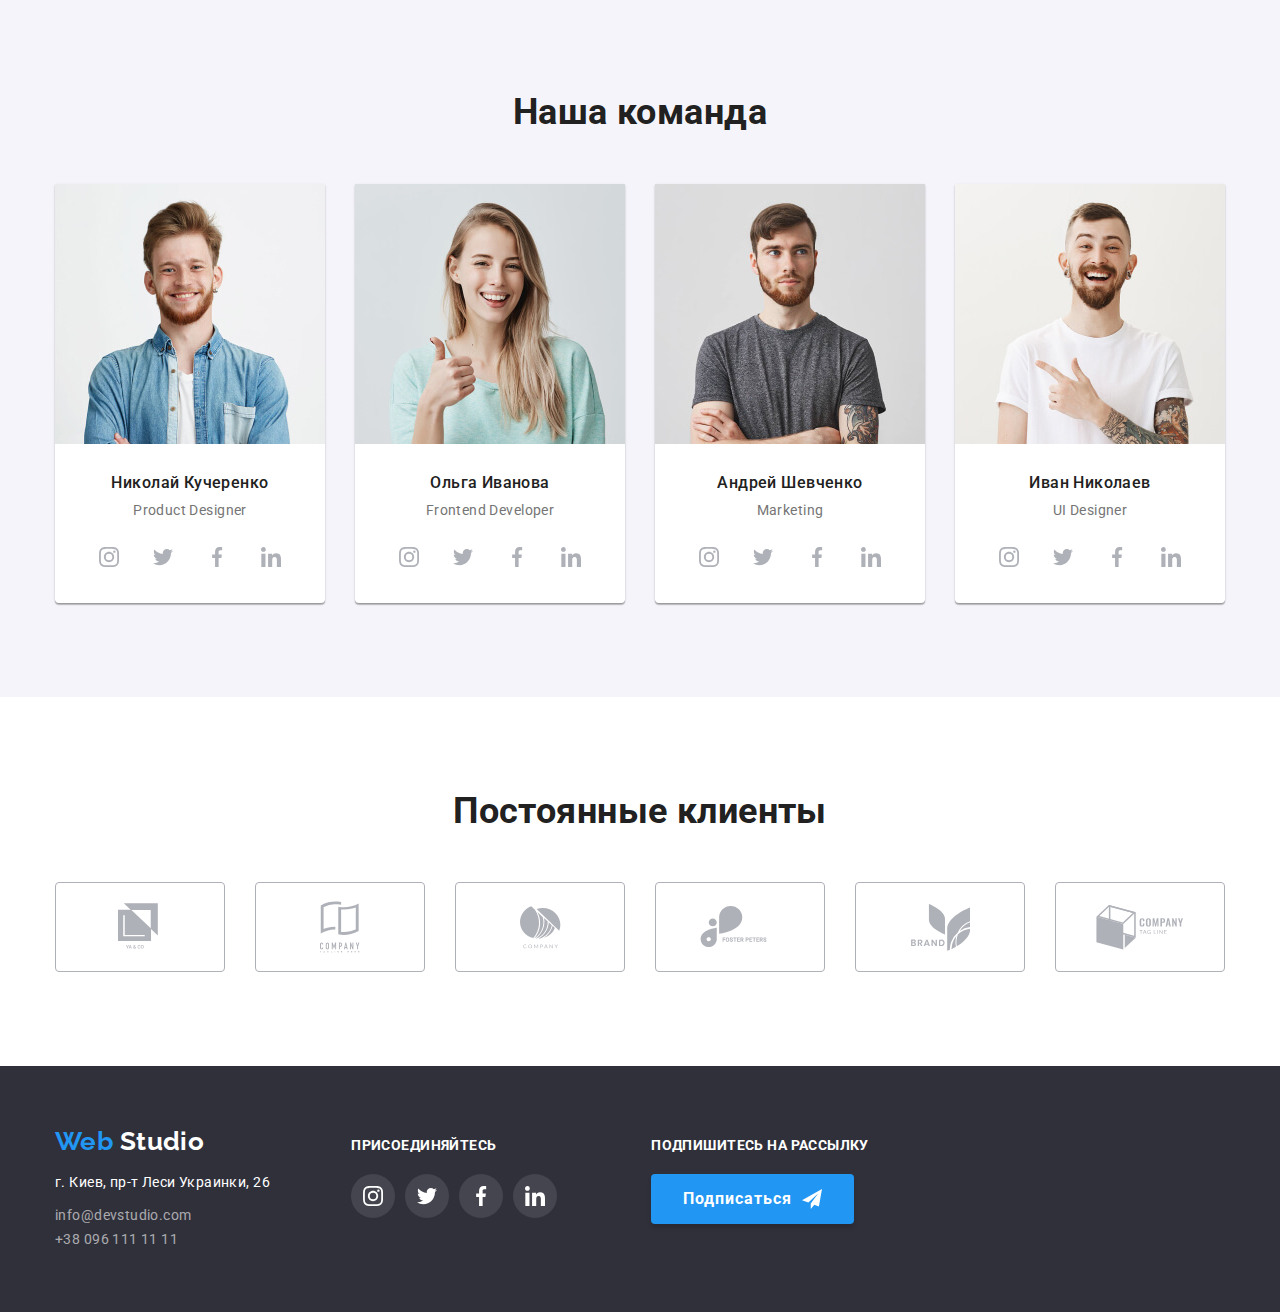
==== commit 1a6b0f3b: "Добавляет синий оверлей, фиксирует header, анимирует hero-title" ====
--- a/index.html
+++ b/index.html
@@ -3,6 +3,10 @@
   <head>
     <meta charset="UTF-8" />
     <meta name="viewport" content="width=device-width, initial-scale=1.0" />
+    <link
+      rel="stylesheet"
+      href="https://cdnjs.cloudflare.com/ajax/libs/animate.css/4.0.0/animate.min.css"
+    />
     <link
       href="https://fonts.googleapis.com/css2?family=Raleway:wght@700&family=Roboto:wght@400;500;700;900&display=swap"
       rel="stylesheet"
@@ -55,7 +59,9 @@
       <!-- Герой -->
       <section class="hero">
         <div class="container">
-          <h1 class="hero-title">Эффективные решения для вашего бизнеса</h1>
+          <h1 class="hero-title animate__animated animate__zoomIn">
+            Эффективные решения для вашего бизнеса
+          </h1>
           <button class="hero-button" type="button">Заказать услугу</button>
         </div>
       </section>
--- a/css/style.css
+++ b/css/style.css
@@ -13,10 +13,27 @@
 *::after {
   box-sizing: inherit;
 }
+
 img {
   display: block;
   max-width: 100%;
   height: auto;
+}
+
+.list {
+  list-style: none;
+  padding: 0;
+  margin: 0;
+}
+
+body {
+  padding-top: 80px;
+  background-color: #ffffff;
+  color: var(--primary-title-color);
+  font-family: "Roboto", sans-serif;
+  letter-spacing: 0.03em;
+  font-weight: 400;
+  font-size: 14px;
 }
 
 .container {
@@ -26,15 +43,9 @@
   margin-left: auto;
   margin-right: auto;
 }
-body {
-  background-color: #ffffff;
-  color: var(--primary-title-color);
-  font-family: "Roboto", sans-serif;
-  letter-spacing: 0.03em;
-  font-weight: 400;
-  font-size: 14px;
-}
+
 /* логотип */
+
 .logo {
   color: var(--accent-text-color);
   text-decoration: none;
@@ -43,29 +54,38 @@
   font-size: 26px;
   line-height: 1.2;
 }
+
 .logo .up {
   margin-right: 85px;
   color: var(--primary-title-color);
 }
+
 .logo .down {
   color: #ffffff;
   margin-right: 147px;
   margin-bottom: 20px;
 }
-.list {
-  list-style: none;
-  padding: 0;
-  margin: 0;
-}
 
 /* site-nav */
+
 .navigation {
   display: flex;
   align-items: center;
 }
+
 .header .container {
   display: flex;
   justify-content: space-between;
+}
+
+.header {
+  position: fixed;
+  width: 100%;
+  top: 0;
+  left: 0;
+  z-index: 100;
+  min-height: 80px;
+  background-color: #fff;
 }
 
 .site-nav {
@@ -111,9 +131,11 @@
 .site-nav .link:focus {
   color: var(--accent-text-color);
 }
+
 .site-nav .link.current {
   color: var(--accent-text-color);
 }
+
 .site-nav .link.current::after {
   opacity: 1;
 }
@@ -137,6 +159,7 @@
 .contacts-item .link:focus {
   color: var(--accent-text-color);
 }
+
 .contacts-item .link:hover,
 .contacts-item .link:focus .contacts-icon {
   fill: var(--accent-text-color);
@@ -153,6 +176,7 @@
 }
 
 /* герой */
+
 .hero-title {
   margin-top: 0;
   margin-right: auto;
@@ -168,6 +192,7 @@
   letter-spacing: 0.06em;
   text-transform: uppercase;
 }
+
 .hero {
   max-width: 1600px;
   background-position: center;
@@ -217,6 +242,7 @@
   padding-top: 94px;
   padding-bottom: 94px;
 }
+
 .section-title {
   margin-top: 0;
   margin-bottom: 50px;
@@ -232,6 +258,7 @@
   color: var(--grey-text-color);
   line-height: 1.71;
 }
+
 .advantages-title {
   margin-top: 30px;
   margin-bottom: 10px;
@@ -239,6 +266,7 @@
   line-height: 1.14;
   text-transform: uppercase;
 }
+
 .advantages {
   display: flex;
   justify-content: space-between;
@@ -316,6 +344,7 @@
 .team-list:not(:last-child) {
   margin-right: 30px;
 }
+
 .team-list {
   text-align: center;
   width: 270px;
@@ -324,14 +353,17 @@
     0px 1px 3px rgba(0, 0, 0, 0.12);
   border-radius: 0px 0px 4px 4px;
 }
+
 .section-team {
   background-color: #f5f4fa;
 }
+
 .team .team-position {
   margin-top: 0in;
   margin-bottom: 16px;
   color: var(--grey-text-color);
 }
+
 .team-name {
   font-weight: 500;
   font-size: 16px;
@@ -365,14 +397,17 @@
   border-radius: 50%;
   transition: background-color 250ms cubic-bezier(0.4, 0, 0.2, 1);
 }
+
 .social-link .link:hover,
 .social-link .link:focus {
   background-color: var(--accent-text-color);
 }
+
 .social-link .link:hover .social-icon,
 .social-link .link:focus .social-icon {
   fill: var(--white-text-color);
 }
+
 /* постоянные клиенты */
 
 .client {
@@ -380,31 +415,39 @@
   justify-content: center;
   align-content: center;
 }
+
 .client-list:not(:last-child) {
   margin-right: 30px;
 }
+
 .client-list-link {
   display: flex;
   justify-content: center;
   align-items: center;
+
   width: 170px;
   height: 90px;
+
   border: 1px solid #afb1b8;
   border-radius: 4px;
   transition: border-color 250ms cubic-bezier(0.4, 0, 0.2, 1);
 }
+
 .client-icon {
   fill: #afb1b8;
   transition: fill 250ms cubic-bezier(0.4, 0, 0.2, 1);
 }
+
 .client-list-link:hover,
 .client-list-link:focus {
   border-color: var(--accent-text-color);
 }
+
 .client-list-link:hover .client-icon,
 .client-list-link:focus .client-icon {
   fill: var(--accent-text-color);
 }
+
 /* футер*/
 
 .footer .container {
@@ -421,12 +464,14 @@
   line-height: 1.71;
   font-style: normal;
 }
+
 .address a {
   text-decoration: none;
   color: rgba(255, 255, 255, 0.6);
   line-height: 1.71;
   font-style: normal;
 }
+
 .address a:not(:last-child) {
   margin-bottom: 9px;
 }
@@ -434,9 +479,11 @@
 .footer .link {
   background-color: rgba(255, 255, 255, 0.1);
 }
+
 .footer .social-icon {
   fill: var(--white-text-color);
 }
+
 footer {
   background-color: #2f303a;
 }
@@ -485,6 +532,7 @@
   transition: background-color 250ms cubic-bezier(0.4, 0, 0.2, 1),
     color 250ms cubic-bezier(0.4, 0, 0.2, 1);
 }
+
 .footer-button:hover {
   background-color: white;
   color: var(--accent-text-color);
@@ -497,9 +545,11 @@
   fill: #ffffff;
   transition: transform 250ms cubic-bezier(0.4, 0, 0.2, 1);
 }
+
 .footer-button:hover .footer-icon-send {
   transform: translateY(-40px);
 }
+
 .footer-icon-twitter {
   position: absolute;
   right: 32px;
@@ -511,9 +561,11 @@
   transform: translateY(40px);
   transition: transform 250ms cubic-bezier(0.4, 0, 0.2, 1);
 }
+
 .footer-button:hover .footer-icon-twitter {
   transform: translateY(0);
 }
+
 /* портфолио */
 
 .portfolio-header {
@@ -572,10 +624,13 @@
   border-radius: 4px;
   border: none;
   transition: all 250ms cubic-bezier(0.4, 0, 0.2, 1);
-}
+  cursor: pointer;
+}
+
 .portfolio-button:not(:last-child) {
   margin-right: 8px;
 }
+
 .portfolio-button:hover,
 .portfolio-button:focus {
   background-color: var(--accent-text-color);
@@ -584,9 +639,11 @@
   box-shadow: 0px 2px 2px rgba(0, 0, 0, 0.12), 0px 1px 2px rgba(0, 0, 0, 0.08),
     0px 3px 1px rgba(0, 0, 0, 0.1);
 }
+
 .portfolio a {
   text-decoration: none;
 }
+
 .portfolio-title {
   margin-top: 20px;
   margin-right: 24px;
@@ -599,19 +656,40 @@
   letter-spacing: 0.06em;
   color: var(--primary-title-color);
 }
+
 .portfolio-project {
-  margin-top: 0;
-  margin-right: 24px;
-  margin-bottom: 20px;
-  margin-left: 24px;
+  margin: 0;
+  padding: 0 24px 20px 24px;
 
   font-size: 16px;
   line-height: 1.87;
   color: var(--grey-text-color);
 }
-.portfolio-description {
+
+.portfolio-overlay {
+  position: absolute;
+  left: 0;
+  bottom: 0;
+  width: 100%;
+  height: 100%;
+  transform: translateY(101%);
+  transition: transform 250ms cubic-bezier(0.4, 0, 0.2, 1);
+
+  margin: 0;
+  padding: 24px 63px;
+
   font-size: 18px;
   line-height: 1.56;
   color: var(--white-text-color);
   background-color: rgba(33, 150, 243, 0.9);
 }
+
+.portfolio-card-wrapper {
+  position: relative;
+  overflow: hidden;
+}
+
+.portfolio-link:hover .portfolio-overlay,
+.portfolio-link:focus .portfolio-overlay {
+  transform: translateY(0);
+}
